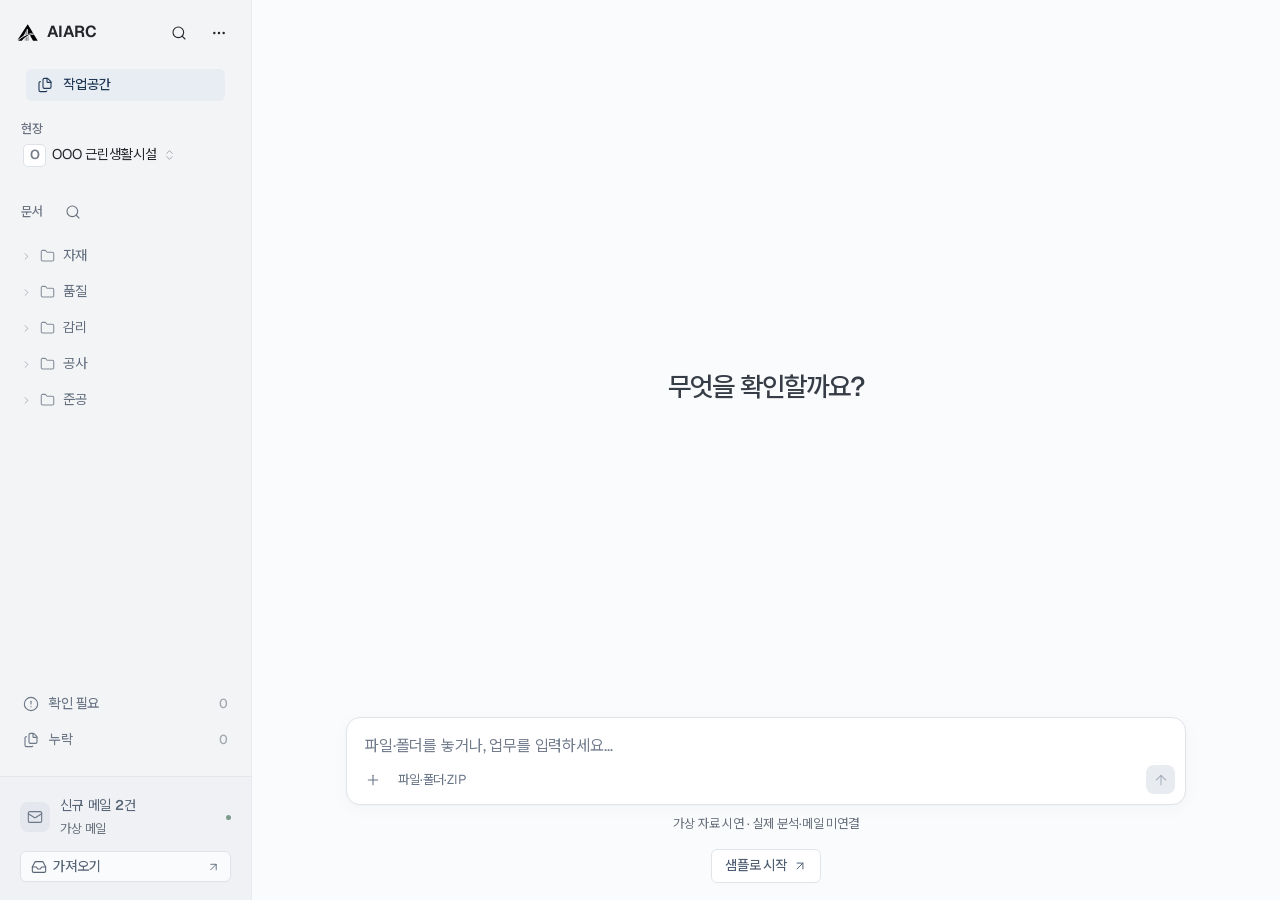
==== demo/index.html @ 7c1ce006 "feat: connect missing file placeholders to reply results" ====
<!doctype html>
<html lang="ko">
<head>
  <meta charset="utf-8">
  <meta name="viewport" content="width=device-width,initial-scale=1">
  <meta name="theme-color" content="#fafbfc">
  <meta name="description" content="건축·건설 AI Project Workspace. 준공 문서 업무에서 시작해 현재 상태와 변화의 근거를 연결하는 제품 방향 시연.">
  <meta name="robots" content="noindex,nofollow">
  <title>AIARC · AI Project Workspace Demo</title>
  <link rel="icon" href="./assets/symbol-CV9EFdoP.svg" type="image/svg+xml">
  <script type="module" crossorigin src="./assets/index-BUQDcBGV.js"></script>
  <link rel="stylesheet" crossorigin href="./assets/index-DMemOcs2.css">
</head>
<body>
  <div id="app"></div>
  <noscript>AIARC 데모를 사용하려면 JavaScript를 켜주세요.</noscript>
</body>
</html>
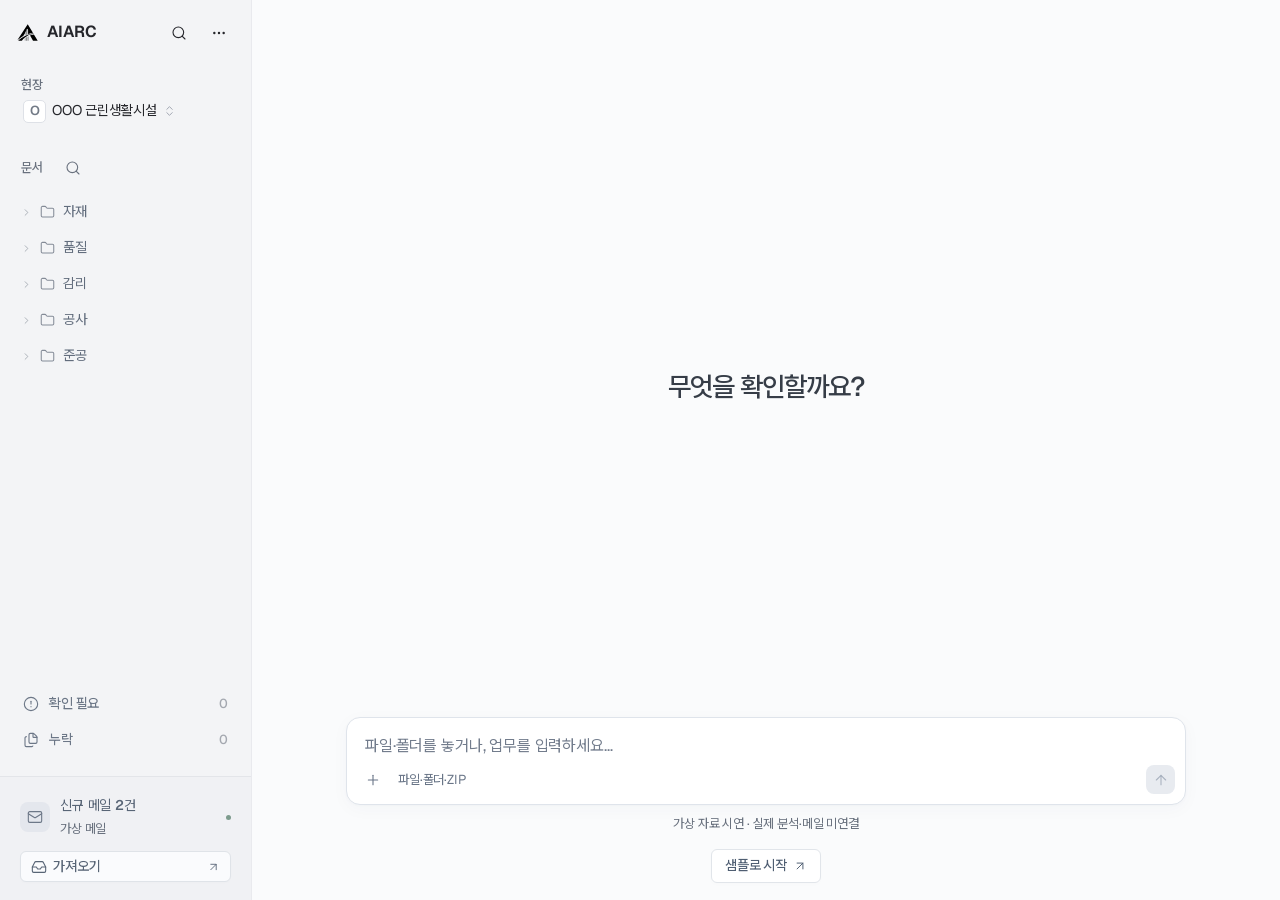
==== commit 84491d8f: "fix: simplify final ZIP step and remove workspace entry" ====
--- a/demo/index.html
+++ b/demo/index.html
@@ -8,8 +8,8 @@
   <meta name="robots" content="noindex,nofollow">
   <title>AIARC · AI Project Workspace Demo</title>
   <link rel="icon" href="./assets/symbol-CV9EFdoP.svg" type="image/svg+xml">
-  <script type="module" crossorigin src="./assets/index-BUQDcBGV.js"></script>
-  <link rel="stylesheet" crossorigin href="./assets/index-DMemOcs2.css">
+  <script type="module" crossorigin src="./assets/index-DH6Lj_0G.js"></script>
+  <link rel="stylesheet" crossorigin href="./assets/index-PpFqwkIy.css">
 </head>
 <body>
   <div id="app"></div>
